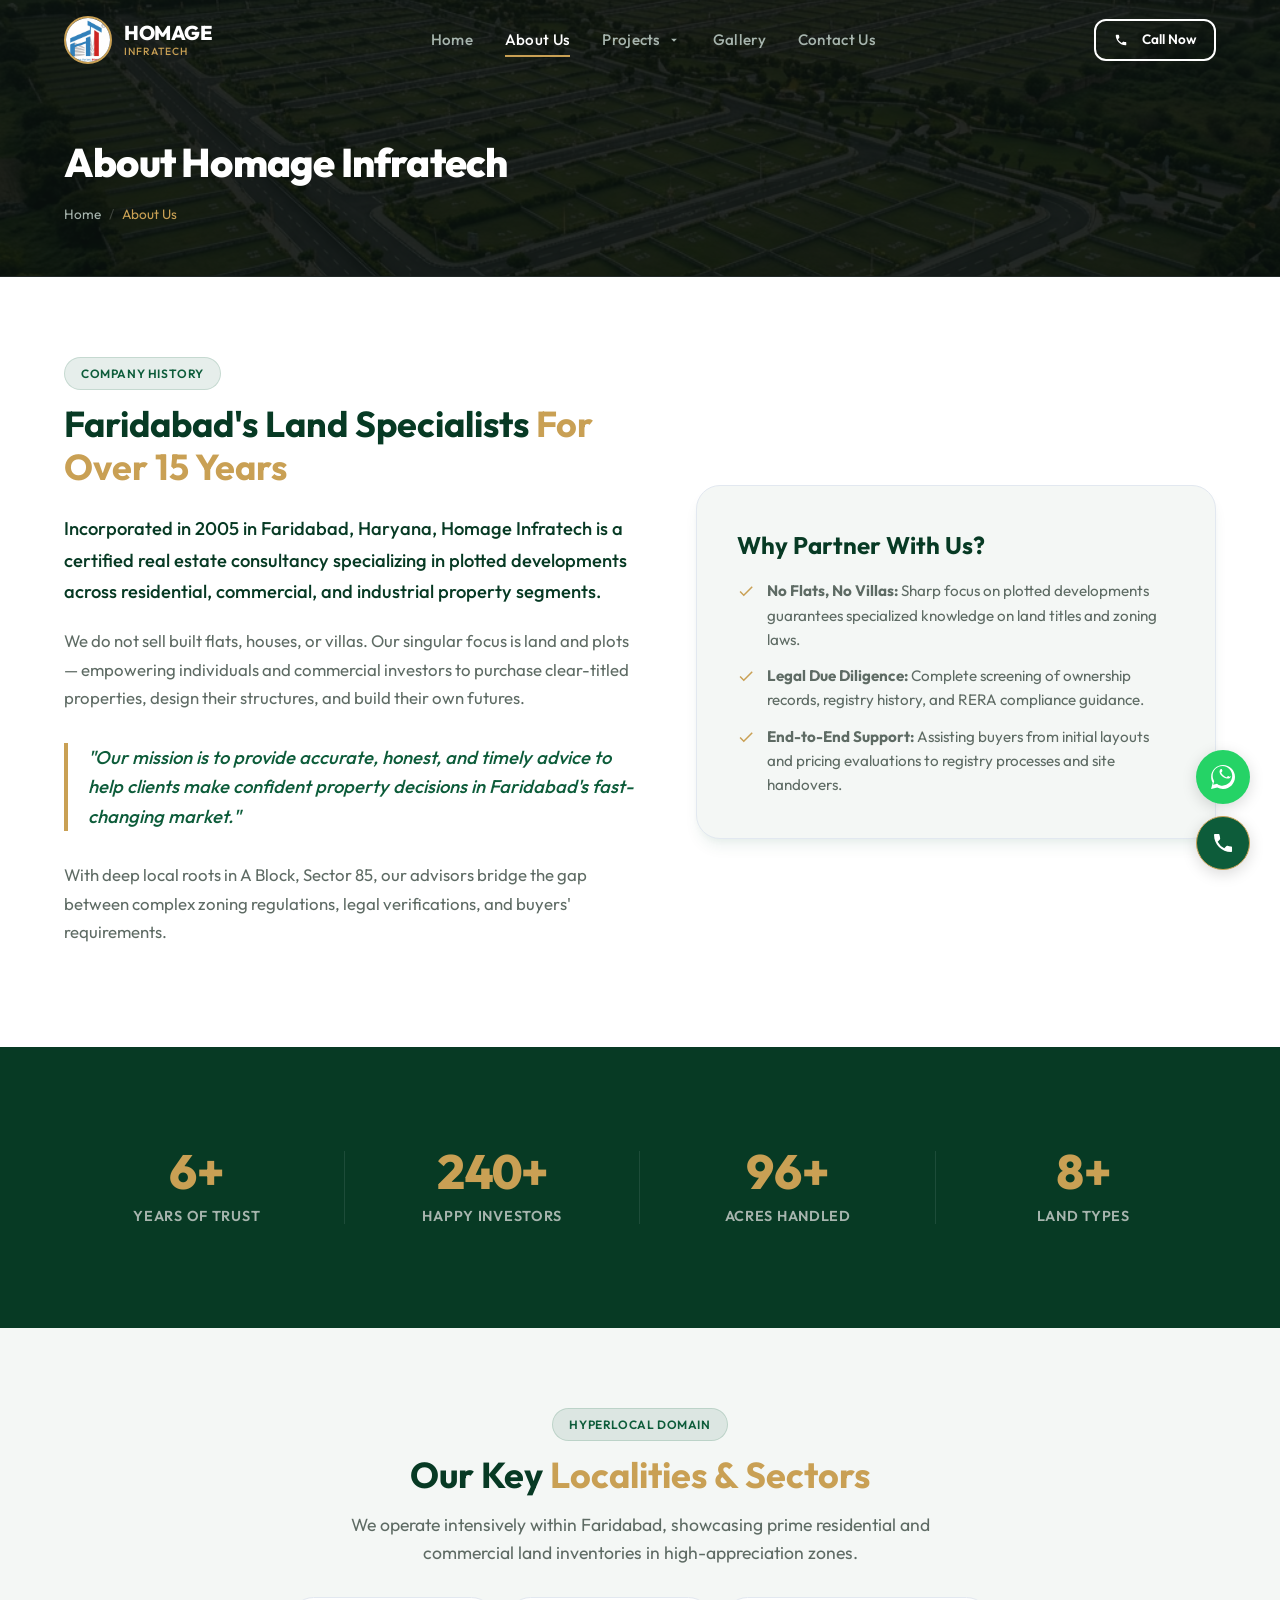
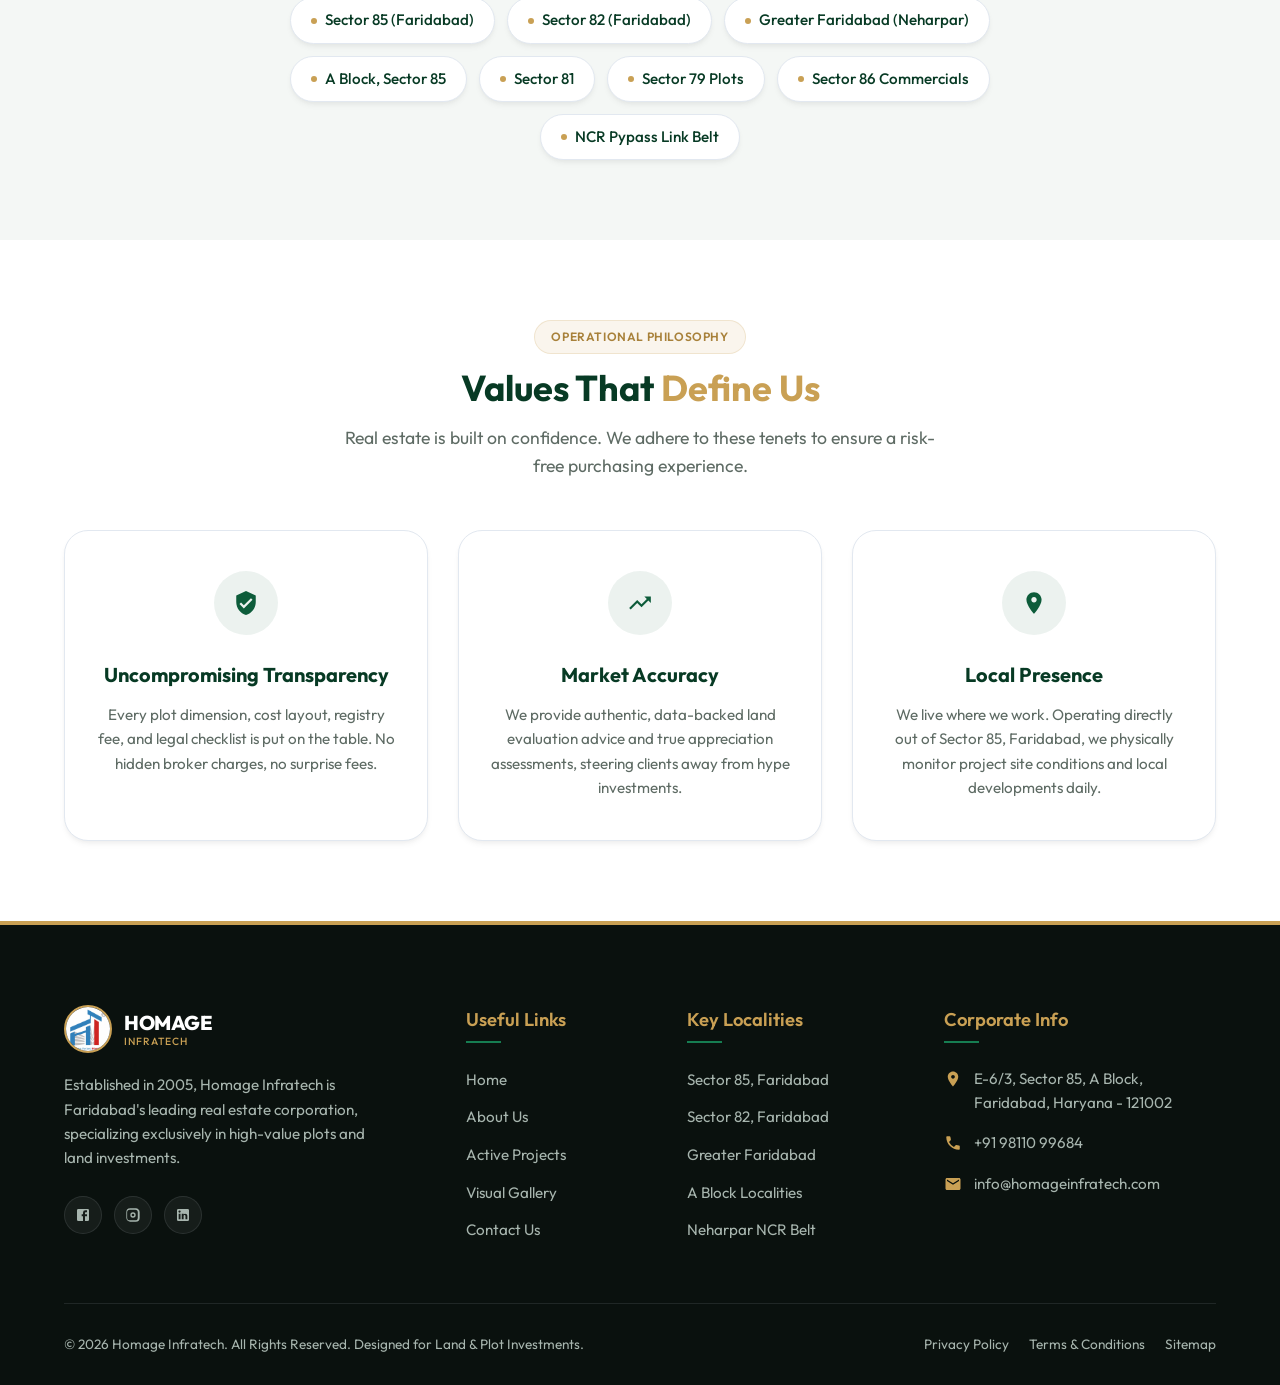
==== about-us/index.html @ d211141f "Inquery form is setuped" ====
<!DOCTYPE html>
<html lang="en">
<head>
  <meta charset="UTF-8">
  <meta name="viewport" content="width=device-width, initial-scale=1.0">
  
  <!-- SEO Meta Tags -->
  <title>About Us | Homage Infratech - Faridabad Land Specialists</title>
  <meta name="description" content="Operating since 2005, Homage Infratech is a certified real estate corporation based in Faridabad, Haryana, providing expert guidance on residential and commercial plots.">
  <meta name="keywords" content="about homage infratech, real estate agent sector 85 faridabad, land brokers faridabad, NCR plot advisors">
  
  <!-- Open Graph -->
  <meta property="og:title" content="About Us | Homage Infratech">
  <meta property="og:description" content="Discover Faridabad's trusted plot advisory with 15+ years of local experience. Professional land sales advice since 2005.">
  <meta property="og:image" content="../assets/images/gallery_site_2.png">
  <meta property="og:type" content="website">
  
  <!-- Stylesheets -->
  <link rel="stylesheet" href="../assets/css/style.css">
  <link rel="stylesheet" href="../assets/css/about.css">
</head>
<body data-page="about">

  <!-- --- HEADER / NAVBAR --- -->
  <header class="header">
    <div class="container nav-container">
      <a href="../index.html" class="logo">
        <img src="../assets/images/logo.png" alt="Homage Infratech Logo" class="logo-img">
        <div class="logo-text">
          HOMAGE
          <span class="sub">INFRATECH</span>
        </div>
      </a>
      
      <nav>
        <ul class="nav-menu">
          <li><a href="../index.html" class="nav-link" data-link="home">Home</a></li>
          <li><a href="index.html" class="nav-link" data-link="about">About Us</a></li>
          <li class="nav-dropdown-wrap">
            <a href="../projects/index.html" class="nav-link nav-link-dropdown" data-link="projects">
              Projects
              <svg class="dropdown-arrow" viewBox="0 0 24 24"><path d="M7 10l5 5 5-5z"/></svg>
            </a>
            <ul class="nav-dropdown-menu">
              <li><a href="../projects/index.html#matrabhumi">MATRABHUMI Plots</a></li>
            </ul>
          </li>
          <li><a href="../gallery/index.html" class="nav-link" data-link="gallery">Gallery</a></li>
          <li><a href="../contact-us/index.html" class="nav-link" data-link="contact">Contact Us</a></li>
        </ul>
      </nav>
      
      <div class="nav-cta">
        <a href="tel:+919811099684" class="btn btn-outline-white" style="padding: 8px 18px; font-size: 0.85rem;">
          <svg style="width: 14px; height: 14px; fill: currentColor; vertical-align: middle; margin-right: 4px;" viewBox="0 0 24 24">
            <path d="M20.01 15.38c-1.23 0-2.42-.2-3.53-.56a.977.977 0 00-1.01.24l-2.2 2.2a15.045 15.045 0 01-6.59-6.59l2.2-2.2c.28-.28.36-.67.25-1.02A11.36 11.36 0 008.5 3.99c0-.55-.45-1-1-1H4.03c-.55 0-1 .45-1 1 0 9.39 7.63 17 17 17 .55 0 1-.45 1-1v-3.59c0-.55-.45-1-1-1z"/>
          </svg>
          Call Now
        </a>
      </div>
      
      <button class="hamburger" aria-label="Toggle Navigation Menu">
        <span></span>
        <span></span>
        <span></span>
      </button>
    </div>
  </header>

  <!-- --- PAGE BANNER --- -->
  <section class="page-banner">
    <div class="page-banner-bg">
      <img src="../assets/images/hero_background.png" alt="Homage Infratech background">
    </div>
    <div class="container page-banner-content">
      <h1>About Homage Infratech</h1>
      <div class="breadcrumbs">
        <a href="../index.html">Home</a>
        <span class="separator">/</span>
        <span style="color: var(--accent-color);">About Us</span>
      </div>
    </div>
  </section>

  <!-- --- BRAND NARRATIVE --- -->
  <section class="brand-narrative section-padding">
    <div class="container">
      <div class="narrative-grid">
        <div class="narrative-text">
          <span class="badge badge-primary">Company History</span>
          <h2 class="section-title" style="text-align: left; margin-bottom: 25px;">Faridabad's Land Specialists <span>For Over 15 Years</span></h2>
          <p>Incorporated in 2005 in Faridabad, Haryana, Homage Infratech is a certified real estate consultancy specializing in plotted developments across residential, commercial, and industrial property segments.</p>
          <p>We do not sell built flats, houses, or villas. Our singular focus is land and plots — empowering individuals and commercial investors to purchase clear-titled properties, design their structures, and build their own futures.</p>
          <div class="quote-block">
            "Our mission is to provide accurate, honest, and timely advice to help clients make confident property decisions in Faridabad's fast-changing market."
          </div>
          <p>With deep local roots in A Block, Sector 85, our advisors bridge the gap between complex zoning regulations, legal verifications, and buyers' requirements.</p>
        </div>
        
        <div class="narrative-visual">
          <div class="narrative-card">
            <h3>Why Partner With Us?</h3>
            <ul>
              <li>
                <svg viewBox="0 0 24 24"><path d="M9 16.17L4.83 12l-1.42 1.41L9 19 21 7l-1.41-1.41z"/></svg>
                <div>
                  <strong>No Flats, No Villas:</strong> Sharp focus on plotted developments guarantees specialized knowledge on land titles and zoning laws.
                </div>
              </li>
              <li>
                <svg viewBox="0 0 24 24"><path d="M9 16.17L4.83 12l-1.42 1.41L9 19 21 7l-1.41-1.41z"/></svg>
                <div>
                  <strong>Legal Due Diligence:</strong> Complete screening of ownership records, registry history, and RERA compliance guidance.
                </div>
              </li>
              <li>
                <svg viewBox="0 0 24 24"><path d="M9 16.17L4.83 12l-1.42 1.41L9 19 21 7l-1.41-1.41z"/></svg>
                <div>
                  <strong>End-to-End Support:</strong> Assisting buyers from initial layouts and pricing evaluations to registry processes and site handovers.
                </div>
              </li>
            </ul>
          </div>
        </div>
      </div>
    </div>
  </section>

  <!-- --- STAT COUNTERS --- -->
  <section class="stats-section section-padding">
    <div class="container">
      <div class="stats-grid">
        <div class="stat-card">
          <div class="stat-number" data-target="15" data-suffix="+">0</div>
          <div class="stat-label">Years of Trust</div>
        </div>
        <div class="stat-card">
          <div class="stat-number" data-target="500" data-suffix="+">0</div>
          <div class="stat-label">Happy Investors</div>
        </div>
        <div class="stat-card">
          <div class="stat-number" data-target="150" data-suffix="+">0</div>
          <div class="stat-label">Acres Handled</div>
        </div>
        <div class="stat-card">
          <div class="stat-number" data-target="18" data-suffix="+">0</div>
          <div class="stat-label">Land Types</div>
        </div>
      </div>
    </div>
  </section>

  <!-- --- OPERATING LOCALITIES CHIPS --- -->
  <section id="localities" class="localities-section section-padding">
    <div class="container text-center">
      <span class="badge badge-primary">Hyperlocal Domain</span>
      <h2 class="section-title">Our Key <span>Localities & Sectors</span></h2>
      <p class="section-desc">We operate intensively within Faridabad, showcasing prime residential and commercial land inventories in high-appreciation zones.</p>
      
      <div class="chips-container">
        <div class="locality-chip">Sector 85 (Faridabad)</div>
        <div class="locality-chip">Sector 82 (Faridabad)</div>
        <div class="locality-chip">Greater Faridabad (Neharpar)</div>
        <div class="locality-chip">A Block, Sector 85</div>
        <div class="locality-chip">Sector 81</div>
        <div class="locality-chip">Sector 79 Plots</div>
        <div class="locality-chip">Sector 86 Commercials</div>
        <div class="locality-chip">NCR Pypass Link Belt</div>
      </div>
    </div>
  </section>

  <!-- --- CORE VALUES --- -->
  <section class="values-section section-padding">
    <div class="container">
      <div class="section-title-wrap">
        <span class="badge badge-accent">Operational Philosophy</span>
        <h2 class="section-title">Values That <span>Define Us</span></h2>
        <p class="section-desc">Real estate is built on confidence. We adhere to these tenets to ensure a risk-free purchasing experience.</p>
      </div>
      
      <div class="values-grid">
        <div class="value-card">
          <div class="value-icon-wrap">
            <svg viewBox="0 0 24 24"><path d="M12 1L3 5v6c0 5.55 3.84 10.74 9 12 5.16-1.26 9-6.45 9-12V5l-9-4zm-2 16l-4-4 1.41-1.41L10 14.17l6.59-6.59L18 9l-8 8z"/></svg>
          </div>
          <h3>Uncompromising Transparency</h3>
          <p>Every plot dimension, cost layout, registry fee, and legal checklist is put on the table. No hidden broker charges, no surprise fees.</p>
        </div>
        
        <div class="value-card">
          <div class="value-icon-wrap">
            <svg viewBox="0 0 24 24"><path d="M16 6l2.29 2.29-4.88 4.88-4-4L2 16.59 3.41 18l6-6 4 4 6.3-6.29L22 12V6h-6z"/></svg>
          </div>
          <h3>Market Accuracy</h3>
          <p>We provide authentic, data-backed land evaluation advice and true appreciation assessments, steering clients away from hype investments.</p>
        </div>
        
        <div class="value-card">
          <div class="value-icon-wrap">
            <svg viewBox="0 0 24 24"><path d="M12 2C8.13 2 5 5.13 5 9c0 5.25 7 13 7 13s7-7.75 7-13c0-3.87-3.13-7-7-7zm0 9.5c-1.38 0-2.5-1.12-2.5-2.5s1.12-2.5 2.5-2.5 2.5 1.12 2.5 2.5-1.12 2.5-2.5 2.5z"/></svg>
          </div>
          <h3>Local Presence</h3>
          <p>We live where we work. Operating directly out of Sector 85, Faridabad, we physically monitor project site conditions and local developments daily.</p>
        </div>
      </div>
    </div>
  </section>

  <!-- --- FOOTER --- -->
  <footer class="footer">
    <div class="container">
      <div class="footer-grid">
        <div class="footer-col footer-col-about">
          <a href="../index.html" class="logo">
            <img src="../assets/images/logo.png" alt="Homage Infratech Logo" class="logo-img">
            <div class="logo-text">
              HOMAGE
              <span class="sub" style="color: var(--accent-color);">INFRATECH</span>
            </div>
          </a>
          <p>Established in 2005, Homage Infratech is Faridabad's leading real estate corporation, specializing exclusively in high-value plots and land investments.</p>
          <div class="social-links">
            <a href="#" class="social-btn" aria-label="Facebook">
              <svg viewBox="0 0 24 24"><path d="M5 3h14a2 2 0 012 2v14a2 2 0 01-2 2H5a2 2 0 01-2-2V5a2 2 0 012-2m13 2h-2.5A3.5 3.5 0 0012 8.5V11h-2v3h2v7h3v-7h3v-3h-3V9a1 1 0 011-1h2V5z"/></svg>
            </a>
            <a href="#" class="social-btn" aria-label="Instagram">
              <svg viewBox="0 0 24 24"><path d="M7.8 2h8.4C19.4 2 22 4.6 22 7.8v8.4a5.8 5.8 0 01-5.8 5.8H7.8C4.6 22 2 19.4 2 16.2V7.8A5.8 5.8 0 017.8 2m-.8 2a3.8 3.8 0 00-3.8 3.8v8.4a3.8 3.8 0 003.8 3.8h8.4a3.8 3.8 0 003.8-3.8V7.8a3.8 3.8 0 00-3.8-3.8H7m5 4a4 4 0 014 4 4 4 0 01-4 4 4 4 0 01-4-4 4 4 0 014-4m0 2a2 2 0 00-2 2 2 2 0 002 2 2 2 0 002-2 2 2 0 00-2-2z"/></svg>
            </a>
            <a href="#" class="social-btn" aria-label="LinkedIn">
              <svg viewBox="0 0 24 24"><path d="M19 3a2 2 0 012 2v14a2 2 0 01-2 2H5a2 2 0 01-2-2V5a2 2 0 012-2h14m-.5 15.5v-5.3a3.26 3.26 0 00-3.26-3.26c-.85 0-1.84.52-2.32 1.3v-1.11h-2.8v8.37h2.8v-4.93c0-.77.62-1.4 1.39-1.4a1.4 1.4 0 011.4 1.4v4.93h2.8M6.88 8.56a1.68 1.68 0 001.68-1.68c0-.93-.75-1.69-1.68-1.69a1.69 1.69 0 00-1.69 1.69c0 .93.76 1.68 1.69 1.68m1.39 9.94v-8.37H5.5v8.37h2.77z"/></svg>
            </a>
          </div>
        </div>
        
        <div class="footer-col">
          <h4>Useful Links</h4>
          <ul class="footer-links">
            <li><a href="../index.html">Home</a></li>
            <li><a href="index.html">About Us</a></li>
            <li><a href="../projects/index.html">Active Projects</a></li>
            <li><a href="../gallery/index.html">Visual Gallery</a></li>
            <li><a href="../contact-us/index.html">Contact Us</a></li>
          </ul>
        </div>
        
        <div class="footer-col">
          <h4>Key Localities</h4>
          <ul class="footer-links">
            <li><a href="#localities">Sector 85, Faridabad</a></li>
            <li><a href="#localities">Sector 82, Faridabad</a></li>
            <li><a href="#localities">Greater Faridabad</a></li>
            <li><a href="#localities">A Block Localities</a></li>
            <li><a href="#localities">Neharpar NCR Belt</a></li>
          </ul>
        </div>
        
        <div class="footer-col">
          <h4>Corporate Info</h4>
          <div class="footer-contact-info">
            <div class="footer-contact-item">
              <svg viewBox="0 0 24 24"><path d="M12 2C8.13 2 5 5.13 5 9c0 5.25 7 13 7 13s7-7.75 7-13c0-3.87-3.13-7-7-7zm0 9.5c-1.38 0-2.5-1.12-2.5-2.5s1.12-2.5 2.5-2.5 2.5 1.12 2.5 2.5-1.12 2.5-2.5 2.5z"/></svg>
              <span>E-6/3, Sector 85, A Block, Faridabad, Haryana - 121002</span>
            </div>
            <div class="footer-contact-item">
              <svg viewBox="0 0 24 24"><path d="M20.01 15.38c-1.23 0-2.42-.2-3.53-.56a.977.977 0 00-1.01.24l-2.2 2.2a15.045 15.045 0 01-6.59-6.59l2.2-2.2c.28-.28.36-.67.25-1.02A11.36 11.36 0 008.5 3.99c0-.55-.45-1-1-1H4.03c-.55 0-1 .45-1 1 0 9.39 7.63 17 17 17 .55 0 1-.45 1-1v-3.59c0-.55-.45-1-1-1z"/></svg>
              <a href="tel:+919811099684">+91 98110 99684</a>
            </div>
            <div class="footer-contact-item">
              <svg viewBox="0 0 24 24"><path d="M20 4H4c-1.1 0-1.99.9-1.99 2L2 18c0 1.1.9 2 2 2h16c1.1 0 2-.9 2-2V6c0-1.1-.9-2-2-2zm0 4l-8 5-8-5V6l8 5 8-5v2z"/></svg>
              <a href="mailto:info@homageinfratech.com">info@homageinfratech.com</a>
            </div>
          </div>
        </div>
      </div>
      
      <div class="footer-bottom">
        <p>&copy; 2026 Homage Infratech. All Rights Reserved. Designed for Land & Plot Investments.</p>
        <div class="footer-bottom-links">
          <a href="#">Privacy Policy</a>
          <a href="#">Terms & Conditions</a>
          <a href="../contact-us/index.html">Sitemap</a>
        </div>
      </div>
    </div>
  </footer>

  <!-- --- PERSISTENT FLOATING ACTIONS --- -->
  <div class="floating-actions">
    <a href="https://wa.me/919811099684?text=Hi%2C%20I%20am%20interested%20in%20residential%2Fcommercial%20plots%20with%20Homage%20Infratech." class="floating-btn btn-whatsapp" target="_blank" rel="noopener" aria-label="Chat on WhatsApp">
      <svg viewBox="0 0 24 24">
        <path d="M.057 24l1.687-6.163c-1.041-1.804-1.588-3.849-1.587-5.946C.06 5.348 5.397.01 12.008.01c3.202.001 6.212 1.246 8.477 3.514 2.266 2.268 3.507 5.28 3.505 8.484-.004 6.657-5.34 11.997-11.953 11.997-2.005-.001-3.973-.502-5.724-1.455L0 24zm6.59-4.846c1.6.95 2.766 1.488 4.793 1.489 5.38 0 9.761-4.384 9.764-9.77.001-2.61-1.015-5.064-2.862-6.914C16.495 2.11 14.043 1.09 11.43 1.09c-5.387 0-9.771 4.386-9.775 9.773-.001 2.072.547 3.537 1.542 5.263l-1.01 3.69 3.86-.967zm12.39-7.234c-.26-.13-1.532-.756-1.77-.84-.237-.085-.41-.13-.58.13-.172.26-.665.84-.814 1.01-.15.17-.297.19-.556.06-2.155-1.085-3.553-1.824-4.966-4.248-.373-.64.373-.593 1.07-1.99.07-.15.035-.28-.018-.386-.052-.105-.41-1-.56-1.37-.15-.36-.3-.31-.41-.315-.1-.005-.23-.005-.36-.005-.13 0-.34.05-.52.25-.18.2-1.02.99-1.02 2.42 0 1.43 1.04 2.81 1.18 3 1.44 1.9 3.2 2.92 5.04 3.5 1.51.48 2.37.38 2.94.3 1.08-.16 1.53-.63 1.77-1.12.24-.49.24-.91.17-1.01-.07-.1-.26-.17-.52-.3z"/>
      </svg>
    </a>
    <a href="tel:+919811099684" class="floating-btn btn-call" aria-label="Call Property Advisor">
      <svg viewBox="0 0 24 24">
        <path d="M20.01 15.38c-1.23 0-2.42-.2-3.53-.56a.977.977 0 00-1.01.24l-2.2 2.2a15.045 15.045 0 01-6.59-6.59l2.2-2.2c.28-.28.36-.67.25-1.02A11.36 11.36 0 008.5 3.99c0-.55-.45-1-1-1H4.03c-.55 0-1 .45-1 1 0 9.39 7.63 17 17 17 .55 0 1-.45 1-1v-3.59c0-.55-.45-1-1-1z"/>
      </svg>
    </a>
  </div>

  <!-- --- JAVASCRIPT --- -->
  <script src="../assets/js/common.js"></script>
</body>
</html>
---- assets/css/style.css ----
/* ==========================================================================
   HOMAGE INFRATECH - GLOBAL STYLESHEET
   Est. 2005 | Faridabad, Haryana
   ========================================================================== */

@import url('https://fonts.googleapis.com/css2?family=Outfit:wght@300;400;500;600;700;800&display=swap');

/* --- Design Tokens --- */
:root {
  --primary-color: #0d5c3a;       /* Emerald Green */
  --primary-light: #167d51;
  --primary-dark: #073a24;
  --accent-color: #c9a054;        /* Warm Gold */
  --accent-light: #e0b86c;
  --accent-dark: #a8813a;
  
  --bg-dark: #0a110e;             /* Obsidian Green */
  --bg-dark-card: #121e1a;
  --bg-light: #f4f7f5;            /* Off-white with green tint */
  --bg-white: #ffffff;
  
  --text-main: #1e2924;
  --text-muted: #5e6b64;
  --text-white: #ffffff;
  --text-white-muted: #a7b5ae;
  
  --border-color: #e2e8f0;
  --border-light: rgba(226, 232, 240, 0.1);
  --border-emerald-light: rgba(13, 92, 58, 0.15);
  
  --font-family: 'Outfit', sans-serif;
  
  --shadow-sm: 0 4px 6px -1px rgba(0, 0, 0, 0.05), 0 2px 4px -1px rgba(0, 0, 0, 0.03);
  --shadow-md: 0 10px 15px -3px rgba(13, 92, 58, 0.08), 0 4px 6px -2px rgba(13, 92, 58, 0.04);
  --shadow-lg: 0 20px 25px -5px rgba(13, 92, 58, 0.15), 0 10px 10px -5px rgba(13, 92, 58, 0.04);
  --shadow-gold: 0 10px 20px -3px rgba(201, 160, 84, 0.3);
  
  --transition-fast: 0.2s cubic-bezier(0.4, 0, 0.2, 1);
  --transition-smooth: 0.4s cubic-bezier(0.4, 0, 0.2, 1);
  --transition-slow: 0.6s cubic-bezier(0.4, 0, 0.2, 1);
  
  --border-radius-sm: 6px;
  --border-radius-md: 12px;
  --border-radius-lg: 24px;
  --border-radius-xl: 40px;
  
  --container-max-width: 1200px;
  --header-height: 80px;
}

/* --- Base & Resets --- */
*, *::before, *::after {
  box-sizing: border-box;
  margin: 0;
  padding: 0;
}

html {
  font-size: 16px;
  scroll-behavior: smooth;
}

body {
  font-family: var(--font-family);
  background-color: var(--bg-white);
  color: var(--text-main);
  line-height: 1.6;
  -webkit-font-smoothing: antialiased;
  overflow-x: hidden;
}

a {
  color: inherit;
  text-decoration: none;
  transition: var(--transition-fast);
}

img, video {
  max-width: 100%;
  height: auto;
  display: block;
}

input, select, textarea, button {
  font-family: inherit;
  font-size: 1rem;
  border: none;
  outline: none;
  background: none;
}

button {
  cursor: pointer;
}

/* --- Utility Classes --- */
.container {
  width: 100%;
  max-width: var(--container-max-width);
  margin: 0 auto;
  padding: 0 1.5rem;
}

.section-padding {
  padding: 80px 0;
}

.text-center { text-align: center; }

.section-title-wrap {
  margin-bottom: 50px;
  text-align: center;
}

.badge {
  display: inline-block;
  padding: 6px 16px;
  border-radius: var(--border-radius-xl);
  font-size: 0.75rem;
  font-weight: 600;
  text-transform: uppercase;
  letter-spacing: 0.05em;
  margin-bottom: 12px;
}

.badge-primary {
  background-color: rgba(13, 92, 58, 0.1);
  color: var(--primary-color);
  border: 1px solid var(--border-emerald-light);
}

.badge-accent {
  background-color: rgba(201, 160, 84, 0.1);
  color: var(--accent-dark);
  border: 1px solid rgba(201, 160, 84, 0.2);
}

.badge-success {
  background-color: rgba(37, 211, 102, 0.1);
  color: #20b858;
  border: 1px solid rgba(37, 211, 102, 0.2);
}

.section-title {
  font-size: 2.25rem;
  font-weight: 700;
  color: var(--primary-dark);
  line-height: 1.2;
}

.section-title span {
  color: var(--accent-color);
}

.section-desc {
  font-size: 1.1rem;
  color: var(--text-muted);
  max-width: 600px;
  margin: 15px auto 0 auto;
}

/* --- Buttons --- */
.btn {
  display: inline-flex;
  align-items: center;
  justify-content: center;
  padding: 12px 28px;
  border-radius: var(--border-radius-md);
  font-weight: 600;
  font-size: 0.95rem;
  transition: var(--transition-smooth);
  gap: 10px;
  position: relative;
  overflow: hidden;
}

.btn-primary {
  background-color: var(--primary-color);
  color: var(--text-white);
  box-shadow: 0 4px 14px rgba(13, 92, 58, 0.25);
}

.btn-primary:hover {
  background-color: var(--primary-light);
  transform: translateY(-2px);
  box-shadow: 0 6px 20px rgba(13, 92, 58, 0.35);
}

.btn-accent {
  background-color: var(--accent-color);
  color: var(--bg-dark);
  box-shadow: var(--shadow-gold);
}

.btn-accent:hover {
  background-color: var(--accent-light);
  transform: translateY(-2px);
  box-shadow: 0 10px 25px -3px rgba(201, 160, 84, 0.45);
}

.btn-outline {
  border: 2px solid var(--primary-color);
  color: var(--primary-color);
}

.btn-outline:hover {
  background-color: var(--primary-color);
  color: var(--text-white);
  transform: translateY(-2px);
}

.btn-outline-white {
  border: 2px solid var(--text-white);
  color: var(--text-white);
}

.btn-outline-white:hover {
  background-color: var(--text-white);
  color: var(--primary-dark);
  transform: translateY(-2px);
}

/* --- Header / Navbar --- */
.header {
  position: fixed;
  top: 0;
  left: 0;
  width: 100%;
  height: var(--header-height);
  z-index: 1000;
  transition: var(--transition-smooth);
  display: flex;
  align-items: center;
}

.header.scrolled {
  background-color: rgba(10, 17, 14, 0.85);
  backdrop-filter: blur(12px);
  box-shadow: 0 10px 30px rgba(0, 0, 0, 0.1);
  border-bottom: 1px solid var(--border-light);
  height: 70px;
}

.nav-container {
  display: flex;
  justify-content: space-between;
  align-items: center;
  width: 100%;
}

.logo {
  display: flex;
  align-items: center;
  gap: 12px;
}

.logo-img {
  height: 48px;
  width: 48px;
  border-radius: 50%;
  border: 2px solid var(--accent-color);
  object-fit: cover;
  transition: var(--transition-smooth);
}

.header.scrolled .logo-img {
  height: 40px;
  width: 40px;
}

.logo-text {
  font-weight: 800;
  font-size: 1.25rem;
  letter-spacing: -0.02em;
  color: var(--text-white);
  display: flex;
  flex-direction: column;
  line-height: 1.1;
  transition: var(--transition-smooth);
}

.header.scrolled .logo-text {
  font-size: 1.15rem;
}

.logo-text span.sub {
  font-size: 0.65rem;
  font-weight: 500;
  color: var(--accent-color);
  text-transform: uppercase;
  letter-spacing: 0.1em;
  margin-top: 2px;
}

.nav-menu {
  display: flex;
  align-items: center;
  list-style: none;
  gap: 32px;
}

.nav-link {
  font-size: 0.95rem;
  font-weight: 500;
  color: var(--text-white-muted);
  position: relative;
  padding: 8px 0;
  letter-spacing: 0.02em;
}

.nav-link:hover, .nav-link.active {
  color: var(--text-white);
}

.nav-link::after {
  content: '';
  position: absolute;
  bottom: 0;
  left: 0;
  width: 0;
  height: 2px;
  background-color: var(--accent-color);
  transition: var(--transition-fast);
}

.nav-link:hover::after, .nav-link.active::after {
  width: 100%;
}

/* --- Nav Dropdown / Context Menu --- */
.nav-dropdown-wrap {
  position: relative;
}

.nav-link-dropdown {
  display: inline-flex;
  align-items: center;
  gap: 4px;
}

.dropdown-arrow {
  width: 14px;
  height: 14px;
  fill: currentColor;
  transition: var(--transition-fast);
  margin-left: 2px;
}

.nav-dropdown-wrap:hover .dropdown-arrow {
  transform: rotate(180deg);
}

.nav-dropdown-menu {
  position: absolute;
  top: 100%;
  left: 50%;
  transform: translateX(-50%) translateY(10px);
  background-color: rgba(10, 17, 14, 0.96);
  backdrop-filter: blur(12px);
  border: 1px solid var(--border-light);
  border-radius: var(--border-radius-md);
  list-style: none;
  min-width: 160px;
  padding: 8px 0;
  opacity: 0;
  pointer-events: none;
  transition: var(--transition-fast);
  box-shadow: var(--shadow-lg);
  z-index: 1010;
}

.nav-dropdown-wrap:hover .nav-dropdown-menu {
  opacity: 1;
  transform: translateX(-50%) translateY(0);
  pointer-events: auto;
}

.nav-dropdown-menu li {
  width: 100%;
}

.nav-dropdown-menu a {
  display: block;
  padding: 10px 20px;
  color: var(--text-white-muted);
  font-size: 0.9rem;
  font-weight: 500;
  white-space: nowrap;
  transition: var(--transition-fast);
  text-align: center;
}

.nav-dropdown-menu a:hover {
  color: var(--text-white);
  background-color: rgba(255, 255, 255, 0.05);
}

.nav-cta {
  display: flex;
  align-items: center;
  gap: 15px;
}

.hamburger {
  display: none;
  flex-direction: column;
  justify-content: space-between;
  width: 26px;
  height: 18px;
  background: transparent;
  cursor: pointer;
  z-index: 1010;
}

.hamburger span {
  width: 100%;
  height: 2px;
  background-color: var(--text-white);
  transition: var(--transition-fast);
  border-radius: 2px;
}

/* --- Page Banner --- */
.page-banner {
  position: relative;
  background-color: var(--bg-dark);
  padding: calc(var(--header-height) + 50px) 0 50px 0;
  color: var(--text-white);
  border-bottom: 1px solid var(--border-light);
}

.page-banner-bg {
  position: absolute;
  top: 0;
  left: 0;
  width: 100%;
  height: 100%;
  opacity: 0.12;
  z-index: 1;
}

.page-banner-bg img {
  width: 100%;
  height: 100%;
  object-fit: cover;
}

.page-banner-content {
  position: relative;
  z-index: 2;
}

.page-banner h1 {
  font-size: 2.5rem;
  font-weight: 800;
  letter-spacing: -0.02em;
  margin-bottom: 10px;
}

.breadcrumbs {
  font-size: 0.85rem;
  color: var(--text-white-muted);
  display: flex;
  align-items: center;
  gap: 8px;
}

.breadcrumbs a:hover {
  color: var(--accent-color);
}

.breadcrumbs span.separator {
  color: rgba(255,255,255,0.2);
}

/* --- Floating Actions --- */
.floating-actions {
  position: fixed;
  bottom: 30px;
  right: 30px;
  z-index: 999;
  display: flex;
  flex-direction: column;
  gap: 12px;
}

.floating-btn {
  width: 54px;
  height: 54px;
  border-radius: 50%;
  display: flex;
  align-items: center;
  justify-content: center;
  box-shadow: 0 4px 15px rgba(0,0,0,0.15);
  transition: var(--transition-smooth);
  color: var(--text-white);
  position: relative;
}

.floating-btn svg {
  width: 24px;
  height: 24px;
  fill: currentColor;
}

.floating-btn:hover {
  transform: scale(1.1) translateY(-3px);
  box-shadow: 0 8px 20px rgba(0,0,0,0.25);
}

.btn-whatsapp {
  background-color: #25d366;
  animation: bounce 3s infinite ease-in-out;
}

.btn-call {
  background-color: var(--primary-color);
  border: 1px solid var(--accent-color);
  animation: pulse 2.5s infinite ease-in-out;
}

/* --- Footer --- */
.footer {
  background-color: var(--bg-dark);
  color: var(--text-white);
  padding: 80px 0 30px 0;
  border-top: 4px solid var(--accent-color);
}

.footer-grid {
  display: grid;
  grid-template-columns: 2fr 1fr 1.2fr 1.5fr;
  gap: 40px;
  margin-bottom: 60px;
}

.footer-col-about .logo {
  margin-bottom: 20px;
}

.footer-col-about p {
  color: var(--text-white-muted);
  font-size: 0.95rem;
  line-height: 1.6;
  margin-bottom: 25px;
  max-width: 320px;
}

.footer-col h4 {
  font-size: 1.15rem;
  font-weight: 600;
  margin-bottom: 24px;
  color: var(--accent-color);
  position: relative;
  padding-bottom: 8px;
}

.footer-col h4::after {
  content: '';
  position: absolute;
  bottom: 0;
  left: 0;
  width: 35px;
  height: 2px;
  background-color: var(--primary-light);
}

.footer-links {
  list-style: none;
  display: flex;
  flex-direction: column;
  gap: 12px;
}

.footer-links a {
  color: var(--text-white-muted);
  font-size: 0.95rem;
}

.footer-links a:hover {
  color: var(--text-white);
  padding-left: 5px;
}

.footer-contact-info {
  display: flex;
  flex-direction: column;
  gap: 16px;
}

.footer-contact-item {
  display: flex;
  gap: 12px;
  align-items: flex-start;
  color: var(--text-white-muted);
  font-size: 0.95rem;
}

.footer-contact-item svg {
  width: 18px;
  height: 18px;
  fill: var(--accent-color);
  flex-shrink: 0;
  margin-top: 3px;
}

.footer-contact-item a:hover {
  color: var(--text-white);
}

.social-links {
  display: flex;
  gap: 12px;
}

.social-btn {
  width: 38px;
  height: 38px;
  border-radius: 50%;
  background-color: rgba(255,255,255,0.05);
  display: flex;
  align-items: center;
  justify-content: center;
  color: var(--text-white-muted);
  transition: var(--transition-fast);
  border: 1px solid var(--border-light);
}

.social-btn:hover {
  background-color: var(--primary-color);
  color: var(--text-white);
  border-color: var(--primary-light);
  transform: translateY(-2px);
}

.social-btn svg {
  width: 16px;
  height: 16px;
  fill: currentColor;
}

.footer-bottom {
  padding-top: 30px;
  border-top: 1px solid var(--border-light);
  display: flex;
  justify-content: space-between;
  align-items: center;
  font-size: 0.85rem;
  color: var(--text-white-muted);
  flex-wrap: wrap;
  gap: 15px;
}

.footer-bottom-links {
  display: flex;
  gap: 20px;
}

.footer-bottom-links a:hover {
  color: var(--text-white);
}

/* --- Common Modals --- */
.modal {
  position: fixed;
  top: 0;
  left: 0;
  width: 100%;
  height: 100%;
  background-color: rgba(10, 17, 14, 0.8);
  backdrop-filter: blur(8px);
  z-index: 2000;
  display: flex;
  align-items: center;
  justify-content: center;
  opacity: 0;
  pointer-events: none;
  transition: var(--transition-smooth);
}

.modal.active {
  opacity: 1;
  pointer-events: auto;
}

.modal-content {
  background-color: var(--bg-white);
  border-radius: var(--border-radius-lg);
  width: 90%;
  max-width: 700px;
  max-height: 90vh;
  overflow-y: auto;
  box-shadow: var(--shadow-lg);
  border: 1px solid var(--border-color);
  transform: scale(0.9);
  transition: var(--transition-smooth);
  position: relative;
}

.modal.active .modal-content {
  transform: scale(1);
}

.modal-close {
  position: absolute;
  top: 20px;
  right: 20px;
  width: 36px;
  height: 36px;
  border-radius: 50%;
  background-color: var(--bg-light);
  display: flex;
  align-items: center;
  justify-content: center;
  color: var(--text-main);
  transition: var(--transition-fast);
}

.modal-close:hover {
  background-color: var(--primary-color);
  color: var(--text-white);
}

.modal-close svg {
  width: 14px;
  height: 14px;
  fill: currentColor;
}

.modal-header {
  padding: 30px 30px 20px 30px;
  border-bottom: 1px solid var(--border-color);
}

.modal-header h3 {
  font-size: 1.5rem;
  color: var(--primary-dark);
  font-weight: 700;
}

.modal-header p {
  color: var(--text-muted);
  font-size: 0.9rem;
}

.modal-body {
  padding: 30px;
}

/* --- Common Toast Message --- */
.toast {
  position: fixed;
  bottom: 30px;
  left: 30px;
  z-index: 1005;
  background-color: var(--bg-dark);
  border-left: 4px solid var(--accent-color);
  color: var(--text-white);
  padding: 16px 24px;
  border-radius: var(--border-radius-md);
  box-shadow: var(--shadow-lg);
  display: flex;
  align-items: center;
  gap: 12px;
  font-size: 0.95rem;
  font-weight: 500;
  transform: translateY(100px);
  opacity: 0;
  transition: var(--transition-smooth);
  pointer-events: none;
}

.toast.active {
  transform: translateY(0);
  opacity: 1;
}

.toast-success-icon {
  width: 22px;
  height: 22px;
  border-radius: 50%;
  background-color: rgba(37, 211, 102, 0.2);
  color: #25d366;
  display: flex;
  align-items: center;
  justify-content: center;
}

/* --- Keyframe Animations --- */
@keyframes bounce {
  0%, 100% { transform: translateY(0); }
  50% { transform: translateY(-8px); }
}

@keyframes pulse {
  0% { box-shadow: 0 0 0 0 rgba(13, 92, 58, 0.4); }
  70% { box-shadow: 0 0 0 15px rgba(13, 92, 58, 0); }
  100% { box-shadow: 0 0 0 0 rgba(13, 92, 58, 0); }
}

/* --- Responsive Media Queries --- */
@media (max-width: 1024px) {
  .footer-grid {
    grid-template-columns: 1fr 1fr;
    gap: 30px;
  }
}

@media (max-width: 768px) {
  .section-padding {
    padding: 60px 0;
  }
  .section-title {
    font-size: 1.85rem;
  }
  .header {
    height: 70px;
    background-color: var(--bg-dark);
  }
  .header.scrolled {
    height: 70px;
  }
  .logo-text {
    font-size: 1.15rem;
  }
  .logo-icon {
    width: 34px;
    height: 34px;
    font-size: 1rem;
  }
  .hamburger {
    display: flex;
  }
  
  .nav-menu {
    position: fixed;
    top: 70px;
    left: -100%;
    width: 100%;
    height: calc(100vh - 70px);
    background-color: var(--bg-dark);
    flex-direction: column;
    align-items: flex-start;
    padding: 40px 30px;
    gap: 30px;
    transition: var(--transition-smooth);
    z-index: 1000;
  }
  
  .nav-menu.active {
    left: 0;
  }
  
  .nav-link {
    font-size: 1.15rem;
    width: 100%;
    display: block;
    padding: 10px 0;
  }
  
  .nav-cta {
    display: none;
  }
  
  .hamburger.active span:nth-child(1) {
    transform: rotate(45deg) translate(5px, 5px);
  }
  
  .hamburger.active span:nth-child(2) {
    opacity: 0;
  }
  
  .hamburger.active span:nth-child(3) {
    transform: rotate(-45deg) translate(6px, -6px);
  }
  
  .footer-grid {
    grid-template-columns: 1fr;
    gap: 35px;
  }
}

@media (max-width: 480px) {
  .floating-actions {
    bottom: 20px;
    right: 20px;
  }
  .floating-btn {
    width: 46px;
    height: 46px;
  }
  .floating-btn svg {
    width: 20px;
    height: 20px;
  }
  .footer {
    padding: 60px 0 30px 0;
  }
  .footer-bottom {
    flex-direction: column-reverse;
    align-items: flex-start;
    text-align: left;
  }
  .footer-bottom-links {
    flex-direction: column;
    gap: 10px;
  }
}
---- assets/css/about.css ----
/* ==========================================================================
   HOMAGE INFRATECH - ABOUT US PAGE STYLES
   ========================================================================== */

/* --- Brand Narrative --- */
.brand-narrative {
  background-color: var(--bg-white);
}

.narrative-grid {
  display: grid;
  grid-template-columns: 1.1fr 1fr;
  gap: 60px;
  align-items: center;
}

.narrative-text p {
  color: var(--text-muted);
  font-size: 1.05rem;
  line-height: 1.7;
  margin-bottom: 20px;
}

.narrative-text p:first-of-type {
  font-size: 1.15rem;
  color: var(--primary-dark);
  font-weight: 500;
}

.quote-block {
  border-left: 4px solid var(--accent-color);
  padding-left: 20px;
  margin: 30px 0;
  font-style: italic;
  color: var(--primary-color);
  font-size: 1.15rem;
  font-weight: 500;
}

.narrative-visual {
  position: relative;
}

.narrative-card {
  background-color: var(--bg-light);
  border-radius: var(--border-radius-lg);
  padding: 40px;
  border: 1px solid var(--border-color);
  box-shadow: var(--shadow-md);
  position: relative;
  z-index: 2;
}

.narrative-card h3 {
  font-size: 1.5rem;
  font-weight: 700;
  color: var(--primary-dark);
  margin-bottom: 15px;
}

.narrative-card ul {
  list-style: none;
  display: flex;
  flex-direction: column;
  gap: 12px;
}

.narrative-card li {
  display: flex;
  align-items: flex-start;
  gap: 12px;
  font-size: 0.95rem;
  color: var(--text-muted);
}

.narrative-card li svg {
  width: 18px;
  height: 18px;
  fill: var(--accent-color);
  flex-shrink: 0;
  margin-top: 3px;
}

/* --- Stats Counter Section --- */
.stats-section {
  background-color: var(--primary-dark);
  color: var(--text-white);
  position: relative;
  overflow: hidden;
}

.stats-grid {
  display: grid;
  grid-template-columns: repeat(4, 1fr);
  gap: 30px;
}

.stat-card {
  text-align: center;
  padding: 20px;
  position: relative;
}

.stat-card:not(:last-child)::after {
  content: '';
  position: absolute;
  right: -15px;
  top: 20%;
  height: 60%;
  width: 1px;
  background-color: var(--border-light);
}

.stat-number {
  font-size: 3rem;
  font-weight: 800;
  color: var(--accent-color);
  line-height: 1;
  margin-bottom: 10px;
  font-feature-settings: "tnum";
}

.stat-label {
  font-size: 0.9rem;
  color: var(--text-white-muted);
  text-transform: uppercase;
  letter-spacing: 0.05em;
  font-weight: 600;
}

/* --- Localities & Tags --- */
.localities-section {
  background-color: var(--bg-light);
}

.chips-container {
  display: flex;
  flex-wrap: wrap;
  gap: 12px;
  justify-content: center;
  max-width: 800px;
  margin: 30px auto 0 auto;
}

.locality-chip {
  background-color: var(--bg-white);
  color: var(--primary-dark);
  border: 1px solid var(--border-color);
  padding: 10px 20px;
  border-radius: var(--border-radius-xl);
  font-size: 0.95rem;
  font-weight: 500;
  transition: var(--transition-fast);
  box-shadow: var(--shadow-sm);
  display: inline-flex;
  align-items: center;
  gap: 8px;
}

.locality-chip::before {
  content: '';
  width: 6px;
  height: 6px;
  border-radius: 50%;
  background-color: var(--accent-color);
}

.locality-chip:hover {
  border-color: var(--primary-color);
  background-color: rgba(13, 92, 58, 0.05);
  transform: translateY(-2px);
  box-shadow: var(--shadow-md);
}

/* --- Core Values Grid --- */
.values-grid {
  display: grid;
  grid-template-columns: repeat(3, 1fr);
  gap: 30px;
  margin-top: 40px;
}

.value-card {
  background-color: var(--bg-white);
  border-radius: var(--border-radius-lg);
  padding: 40px 30px;
  border: 1px solid var(--border-color);
  text-align: center;
  box-shadow: var(--shadow-sm);
  transition: var(--transition-smooth);
}

.value-card:hover {
  transform: translateY(-5px);
  box-shadow: var(--shadow-md);
  border-color: var(--border-emerald-light);
}

.value-icon-wrap {
  width: 64px;
  height: 64px;
  border-radius: 50%;
  background-color: rgba(13, 92, 58, 0.08);
  color: var(--primary-color);
  display: flex;
  align-items: center;
  justify-content: center;
  margin: 0 auto 24px auto;
}

.value-icon-wrap svg {
  width: 26px;
  height: 26px;
  fill: currentColor;
}

.value-card h3 {
  font-size: 1.25rem;
  font-weight: 700;
  color: var(--primary-dark);
  margin-bottom: 12px;
}

.value-card p {
  font-size: 0.95rem;
  color: var(--text-muted);
}

/* --- Responsive Media Queries --- */
@media (max-width: 1024px) {
  .narrative-grid {
    gap: 40px;
  }
}

@media (max-width: 900px) {
  .narrative-grid {
    grid-template-columns: 1fr;
  }
  .narrative-visual {
    margin-top: 30px;
  }
  .stats-grid {
    grid-template-columns: repeat(2, 1fr);
    gap: 40px;
  }
  .stat-card:nth-child(2)::after {
    display: none;
  }
  .values-grid {
    grid-template-columns: 1fr;
    gap: 20px;
  }
}

@media (max-width: 480px) {
  .stats-grid {
    grid-template-columns: 1fr;
    gap: 30px;
  }
  .stat-card::after {
    display: none !important;
  }
}
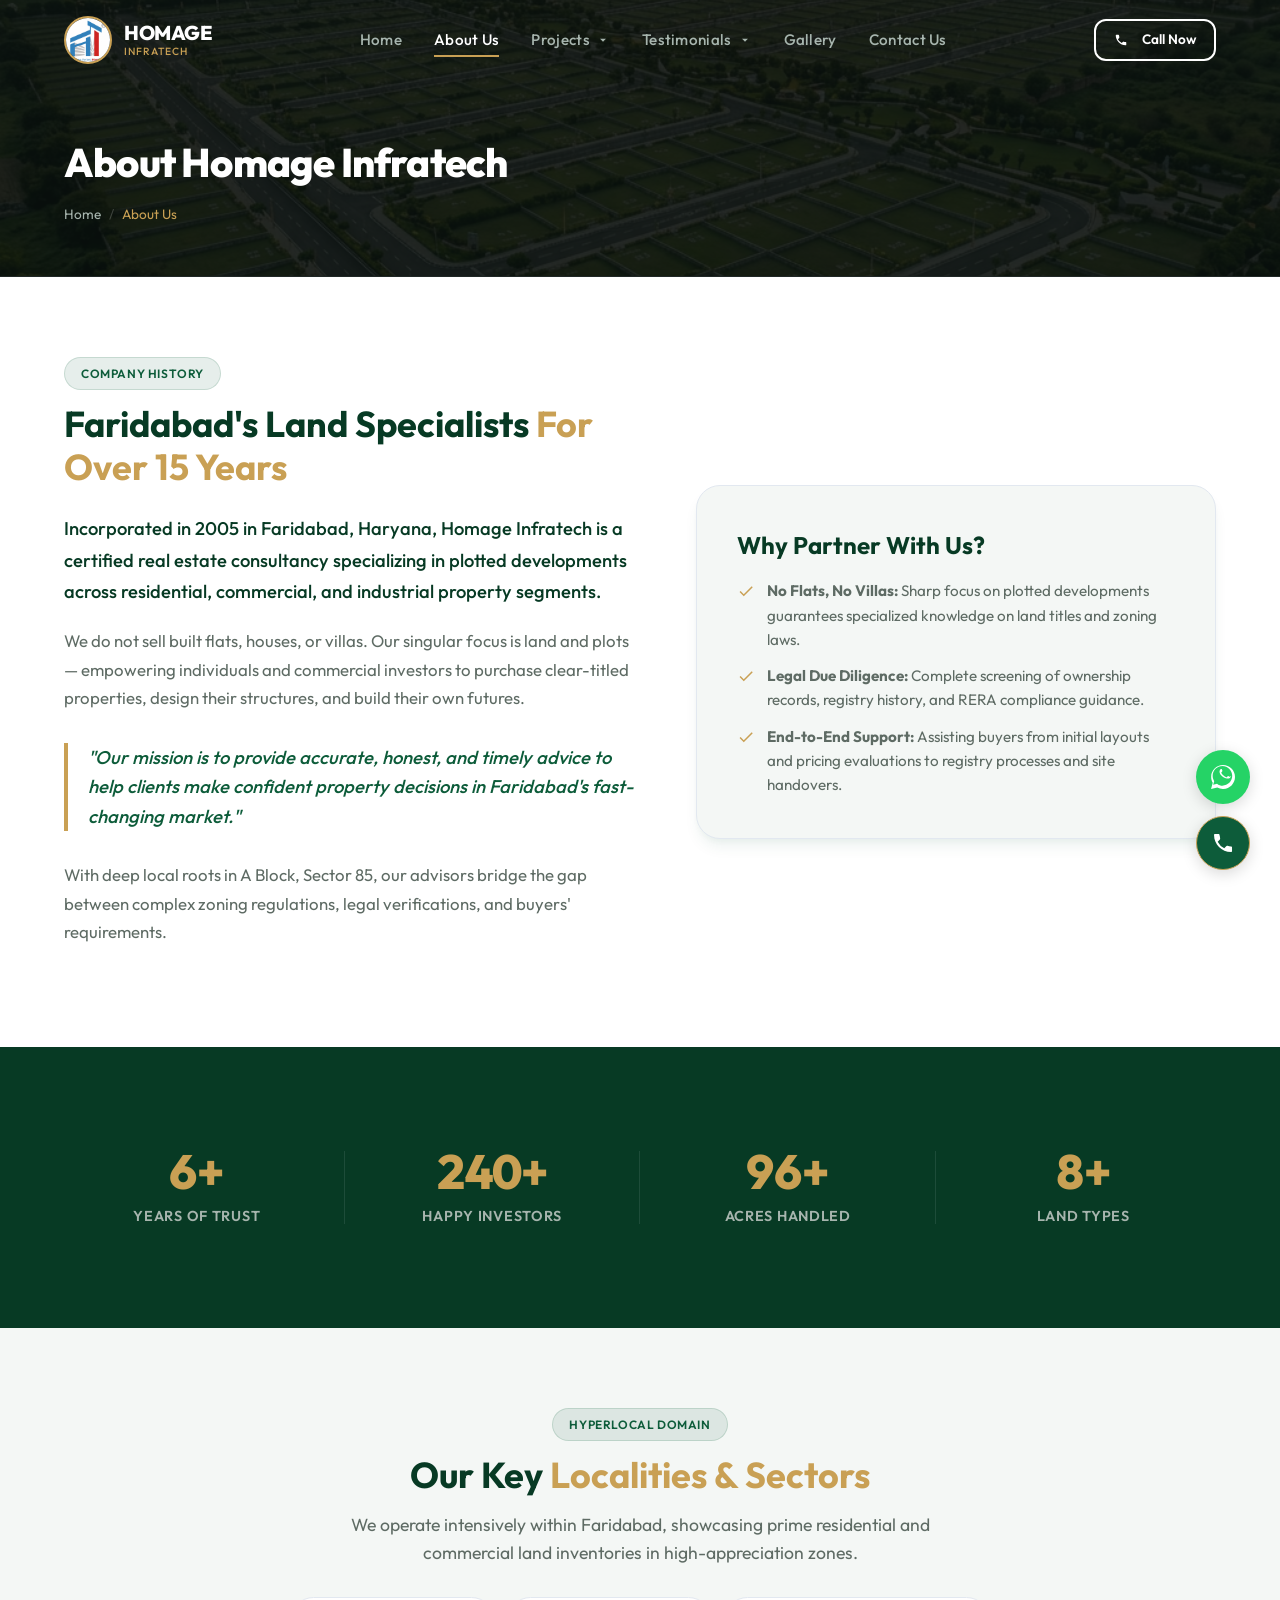
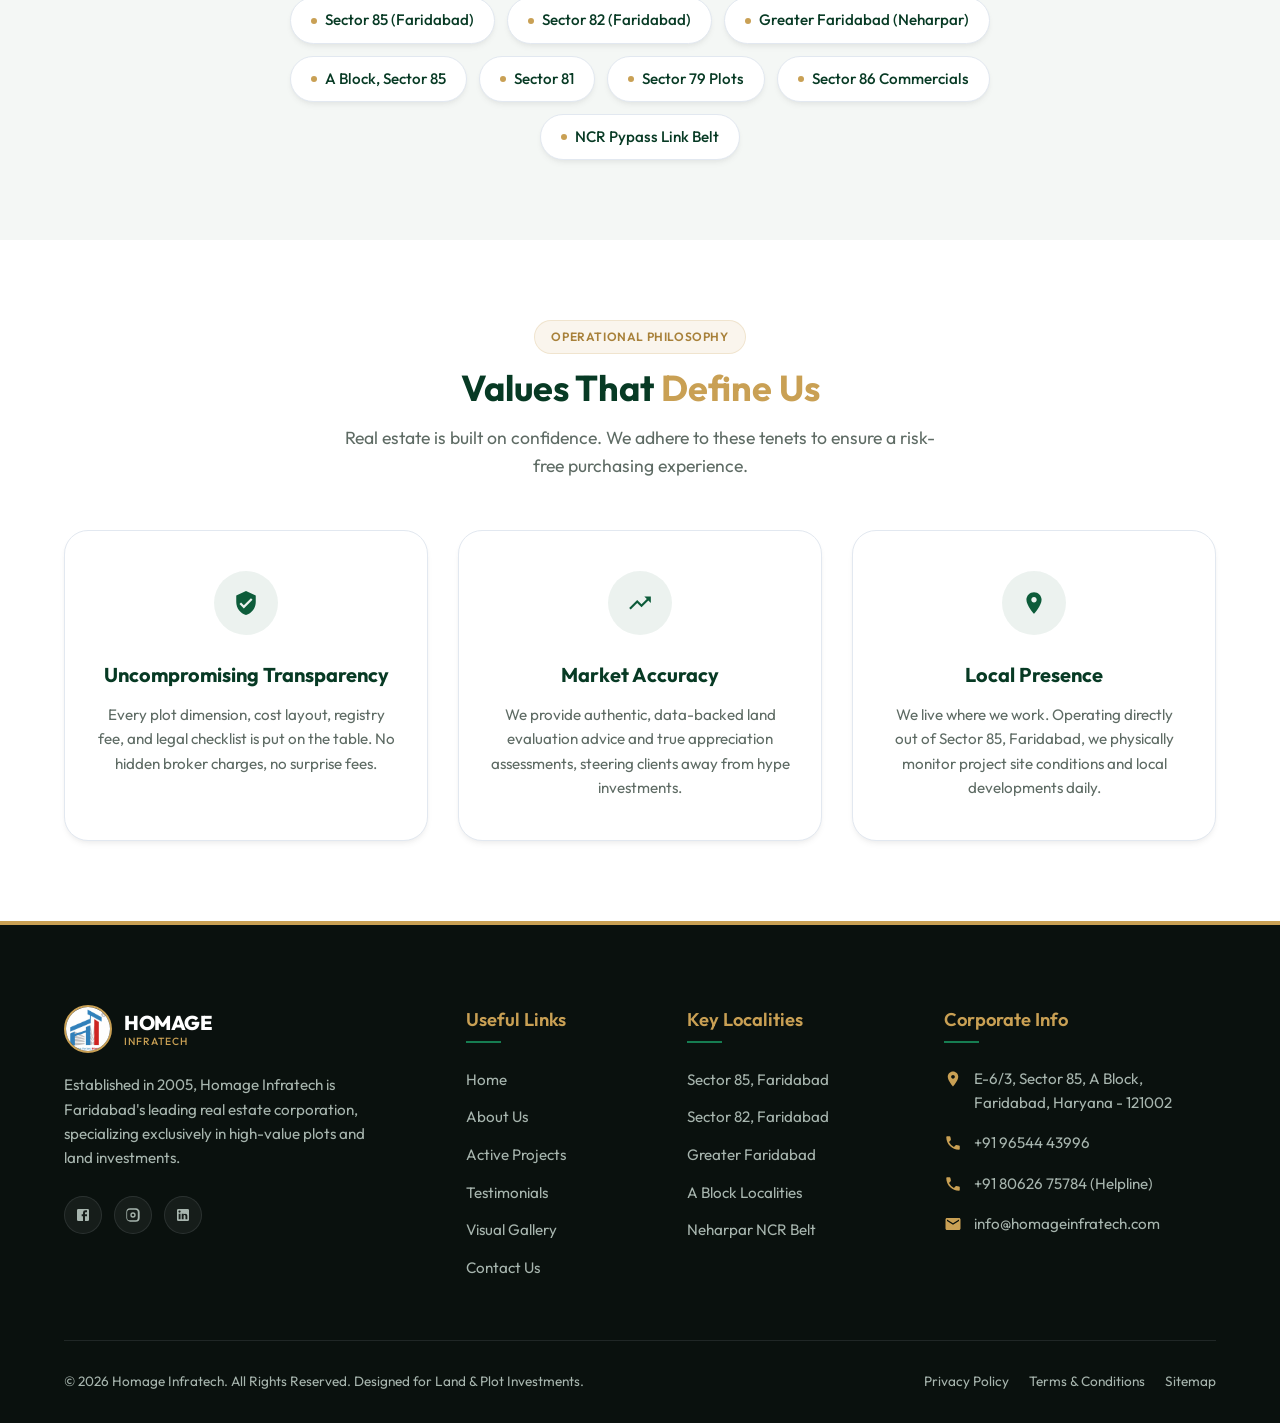
==== commit 3be57cba: "Add testimonials page, submenu & contact updates Add a new Testimonials page and stylesheet, introdu" ====
--- a/about-us/index.html
+++ b/about-us/index.html
@@ -42,7 +42,30 @@
               <svg class="dropdown-arrow" viewBox="0 0 24 24"><path d="M7 10l5 5 5-5z"/></svg>
             </a>
             <ul class="nav-dropdown-menu">
-              <li><a href="../projects/index.html#matrabhumi">MATRABHUMI Plots</a></li>
+              <li class="nav-submenu-wrap">
+                <a class="nav-submenu-title">
+                  Residential
+                  <svg class="submenu-arrow" viewBox="0 0 24 24"><path d="M8.59 16.59L13.17 12 8.59 7.41 10 6l6 6-6 6-1.41-1.41z"/></svg>
+                </a>
+                <ul class="nav-submenu">
+                  <li><a href="../projects/index.html#faridabad">Faridabad</a></li>
+                  <li><a href="../projects/index.html#prithla">Prithla</a></li>
+                  <li><a href="../projects/index.html#palwal">Palwal</a></li>
+                  <li><a href="../projects/index.html#vrindavan">Vrindavan</a></li>
+                  <li><a href="../projects/index.html#ajeetgarh">Ajeetgarh</a></li>
+                  <li><a href="../projects/index.html#garhmukteshwar">Garhmukteshwar</a></li>
+                  <li><a href="../projects/index.html#khatu-shyam">Khatu Shyam</a></li>
+                </ul>
+              </li>
+            </ul>
+          </li>
+          <li class="nav-dropdown-wrap">
+            <a href="../testimonials/index.html" class="nav-link nav-link-dropdown" data-link="testimonials">
+              Testimonials
+              <svg class="dropdown-arrow" viewBox="0 0 24 24"><path d="M7 10l5 5 5-5z"/></svg>
+            </a>
+            <ul class="nav-dropdown-menu">
+              <li><a href="../testimonials/index.html">Client Reviews</a></li>
             </ul>
           </li>
           <li><a href="../gallery/index.html" class="nav-link" data-link="gallery">Gallery</a></li>
@@ -51,7 +74,7 @@
       </nav>
       
       <div class="nav-cta">
-        <a href="tel:+919811099684" class="btn btn-outline-white" style="padding: 8px 18px; font-size: 0.85rem;">
+        <a href="tel:+919654443996" class="btn btn-outline-white" style="padding: 8px 18px; font-size: 0.85rem;">
           <svg style="width: 14px; height: 14px; fill: currentColor; vertical-align: middle; margin-right: 4px;" viewBox="0 0 24 24">
             <path d="M20.01 15.38c-1.23 0-2.42-.2-3.53-.56a.977.977 0 00-1.01.24l-2.2 2.2a15.045 15.045 0 01-6.59-6.59l2.2-2.2c.28-.28.36-.67.25-1.02A11.36 11.36 0 008.5 3.99c0-.55-.45-1-1-1H4.03c-.55 0-1 .45-1 1 0 9.39 7.63 17 17 17 .55 0 1-.45 1-1v-3.59c0-.55-.45-1-1-1z"/>
           </svg>
@@ -239,6 +262,7 @@
             <li><a href="../index.html">Home</a></li>
             <li><a href="index.html">About Us</a></li>
             <li><a href="../projects/index.html">Active Projects</a></li>
+            <li><a href="../testimonials/index.html">Testimonials</a></li>
             <li><a href="../gallery/index.html">Visual Gallery</a></li>
             <li><a href="../contact-us/index.html">Contact Us</a></li>
           </ul>
@@ -264,7 +288,11 @@
             </div>
             <div class="footer-contact-item">
               <svg viewBox="0 0 24 24"><path d="M20.01 15.38c-1.23 0-2.42-.2-3.53-.56a.977.977 0 00-1.01.24l-2.2 2.2a15.045 15.045 0 01-6.59-6.59l2.2-2.2c.28-.28.36-.67.25-1.02A11.36 11.36 0 008.5 3.99c0-.55-.45-1-1-1H4.03c-.55 0-1 .45-1 1 0 9.39 7.63 17 17 17 .55 0 1-.45 1-1v-3.59c0-.55-.45-1-1-1z"/></svg>
-              <a href="tel:+919811099684">+91 98110 99684</a>
+              <a href="tel:+919654443996">+91 96544 43996</a>
+            </div>
+            <div class="footer-contact-item">
+              <svg viewBox="0 0 24 24"><path d="M20.01 15.38c-1.23 0-2.42-.2-3.53-.56a.977.977 0 00-1.01.24l-2.2 2.2a15.045 15.045 0 01-6.59-6.59l2.2-2.2c.28-.28.36-.67.25-1.02A11.36 11.36 0 008.5 3.99c0-.55-.45-1-1-1H4.03c-.55 0-1 .45-1 1 0 9.39 7.63 17 17 17 .55 0 1-.45 1-1v-3.59c0-.55-.45-1-1-1z"/></svg>
+              <a href="tel:+918062675784">+91 80626 75784 (Helpline)</a>
             </div>
             <div class="footer-contact-item">
               <svg viewBox="0 0 24 24"><path d="M20 4H4c-1.1 0-1.99.9-1.99 2L2 18c0 1.1.9 2 2 2h16c1.1 0 2-.9 2-2V6c0-1.1-.9-2-2-2zm0 4l-8 5-8-5V6l8 5 8-5v2z"/></svg>
@@ -287,12 +315,12 @@
 
   <!-- --- PERSISTENT FLOATING ACTIONS --- -->
   <div class="floating-actions">
-    <a href="https://wa.me/919811099684?text=Hi%2C%20I%20am%20interested%20in%20residential%2Fcommercial%20plots%20with%20Homage%20Infratech." class="floating-btn btn-whatsapp" target="_blank" rel="noopener" aria-label="Chat on WhatsApp">
+    <a href="https://wa.me/919210017867?text=Hi%2C%20I%20am%20interested%20in%20residential%2Fcommercial%20plots%20with%20Homage%20Infratech." class="floating-btn btn-whatsapp" target="_blank" rel="noopener" aria-label="Chat on WhatsApp">
       <svg viewBox="0 0 24 24">
         <path d="M.057 24l1.687-6.163c-1.041-1.804-1.588-3.849-1.587-5.946C.06 5.348 5.397.01 12.008.01c3.202.001 6.212 1.246 8.477 3.514 2.266 2.268 3.507 5.28 3.505 8.484-.004 6.657-5.34 11.997-11.953 11.997-2.005-.001-3.973-.502-5.724-1.455L0 24zm6.59-4.846c1.6.95 2.766 1.488 4.793 1.489 5.38 0 9.761-4.384 9.764-9.77.001-2.61-1.015-5.064-2.862-6.914C16.495 2.11 14.043 1.09 11.43 1.09c-5.387 0-9.771 4.386-9.775 9.773-.001 2.072.547 3.537 1.542 5.263l-1.01 3.69 3.86-.967zm12.39-7.234c-.26-.13-1.532-.756-1.77-.84-.237-.085-.41-.13-.58.13-.172.26-.665.84-.814 1.01-.15.17-.297.19-.556.06-2.155-1.085-3.553-1.824-4.966-4.248-.373-.64.373-.593 1.07-1.99.07-.15.035-.28-.018-.386-.052-.105-.41-1-.56-1.37-.15-.36-.3-.31-.41-.315-.1-.005-.23-.005-.36-.005-.13 0-.34.05-.52.25-.18.2-1.02.99-1.02 2.42 0 1.43 1.04 2.81 1.18 3 1.44 1.9 3.2 2.92 5.04 3.5 1.51.48 2.37.38 2.94.3 1.08-.16 1.53-.63 1.77-1.12.24-.49.24-.91.17-1.01-.07-.1-.26-.17-.52-.3z"/>
       </svg>
     </a>
-    <a href="tel:+919811099684" class="floating-btn btn-call" aria-label="Call Property Advisor">
+    <a href="tel:+919654443996" class="floating-btn btn-call" aria-label="Call Property Advisor">
       <svg viewBox="0 0 24 24">
         <path d="M20.01 15.38c-1.23 0-2.42-.2-3.53-.56a.977.977 0 00-1.01.24l-2.2 2.2a15.045 15.045 0 01-6.59-6.59l2.2-2.2c.28-.28.36-.67.25-1.02A11.36 11.36 0 008.5 3.99c0-.55-.45-1-1-1H4.03c-.55 0-1 .45-1 1 0 9.39 7.63 17 17 17 .55 0 1-.45 1-1v-3.59c0-.55-.45-1-1-1z"/>
       </svg>
--- a/assets/css/style.css
+++ b/assets/css/style.css
@@ -379,7 +379,7 @@
   width: 100%;
 }
 
-.nav-dropdown-menu a {
+.nav-dropdown-menu a, .nav-submenu-title {
   display: block;
   padding: 10px 20px;
   color: var(--text-white-muted);
@@ -388,11 +388,61 @@
   white-space: nowrap;
   transition: var(--transition-fast);
   text-align: center;
-}
-
-.nav-dropdown-menu a:hover {
+  cursor: pointer;
+}
+
+.nav-dropdown-menu a:hover, .nav-submenu-title:hover {
   color: var(--text-white);
   background-color: rgba(255, 255, 255, 0.05);
+}
+
+/* --- Multi-Level Submenus (Residential Dropdown) --- */
+.nav-submenu-wrap {
+  position: relative;
+}
+
+.nav-submenu-title {
+  display: flex !important;
+  align-items: center;
+  justify-content: space-between;
+  gap: 8px;
+}
+
+.submenu-arrow {
+  width: 12px;
+  height: 12px;
+  fill: currentColor;
+  transition: var(--transition-fast);
+  margin-left: 6px;
+}
+
+.nav-submenu {
+  position: absolute;
+  top: 0;
+  left: 100%;
+  transform: translateX(10px);
+  background-color: rgba(10, 17, 14, 0.98);
+  backdrop-filter: blur(12px);
+  border: 1px solid var(--border-light);
+  border-radius: var(--border-radius-md);
+  list-style: none;
+  min-width: 160px;
+  padding: 8px 0;
+  opacity: 0;
+  pointer-events: none;
+  transition: var(--transition-fast);
+  box-shadow: var(--shadow-lg);
+  z-index: 1020;
+}
+
+.nav-submenu-wrap:hover .nav-submenu {
+  opacity: 1;
+  transform: translateX(0);
+  pointer-events: auto;
+}
+
+.nav-submenu-wrap:hover .submenu-arrow {
+  transform: rotate(-90deg);
 }
 
 .nav-cta {
@@ -842,9 +892,10 @@
     flex-direction: column;
     align-items: flex-start;
     padding: 40px 30px;
-    gap: 30px;
+    gap: 20px;
     transition: var(--transition-smooth);
     z-index: 1000;
+    overflow-y: auto;
   }
   
   .nav-menu.active {
@@ -855,7 +906,55 @@
     font-size: 1.15rem;
     width: 100%;
     display: block;
-    padding: 10px 0;
+    padding: 8px 0;
+  }
+
+  /* Mobile Dropdowns and Submenus */
+  .nav-dropdown-wrap, .nav-submenu-wrap {
+    width: 100%;
+  }
+
+  .nav-dropdown-menu, .nav-submenu {
+    position: static;
+    transform: none;
+    background-color: rgba(255, 255, 255, 0.03);
+    border: none;
+    box-shadow: none;
+    width: 100%;
+    padding: 5px 0 5px 15px;
+    opacity: 1;
+    pointer-events: auto;
+    display: none;
+    transition: none;
+    backdrop-filter: none;
+  }
+  
+  .nav-dropdown-wrap.active > .nav-dropdown-menu,
+  .nav-submenu-wrap.active > .nav-submenu {
+    display: block;
+  }
+
+  .nav-dropdown-menu a, .nav-submenu a, .nav-submenu-title {
+    text-align: left !important;
+    padding: 8px 10px !important;
+    font-size: 1.05rem !important;
+    width: 100%;
+    display: block;
+    color: var(--text-white-muted);
+  }
+
+  .nav-submenu-title {
+    display: flex !important;
+    align-items: center;
+    justify-content: space-between;
+  }
+
+  .nav-dropdown-wrap.active > .nav-link-dropdown .dropdown-arrow {
+    transform: rotate(180deg);
+  }
+
+  .nav-submenu-wrap.active > .nav-submenu-title .submenu-arrow {
+    transform: rotate(90deg);
   }
   
   .nav-cta {
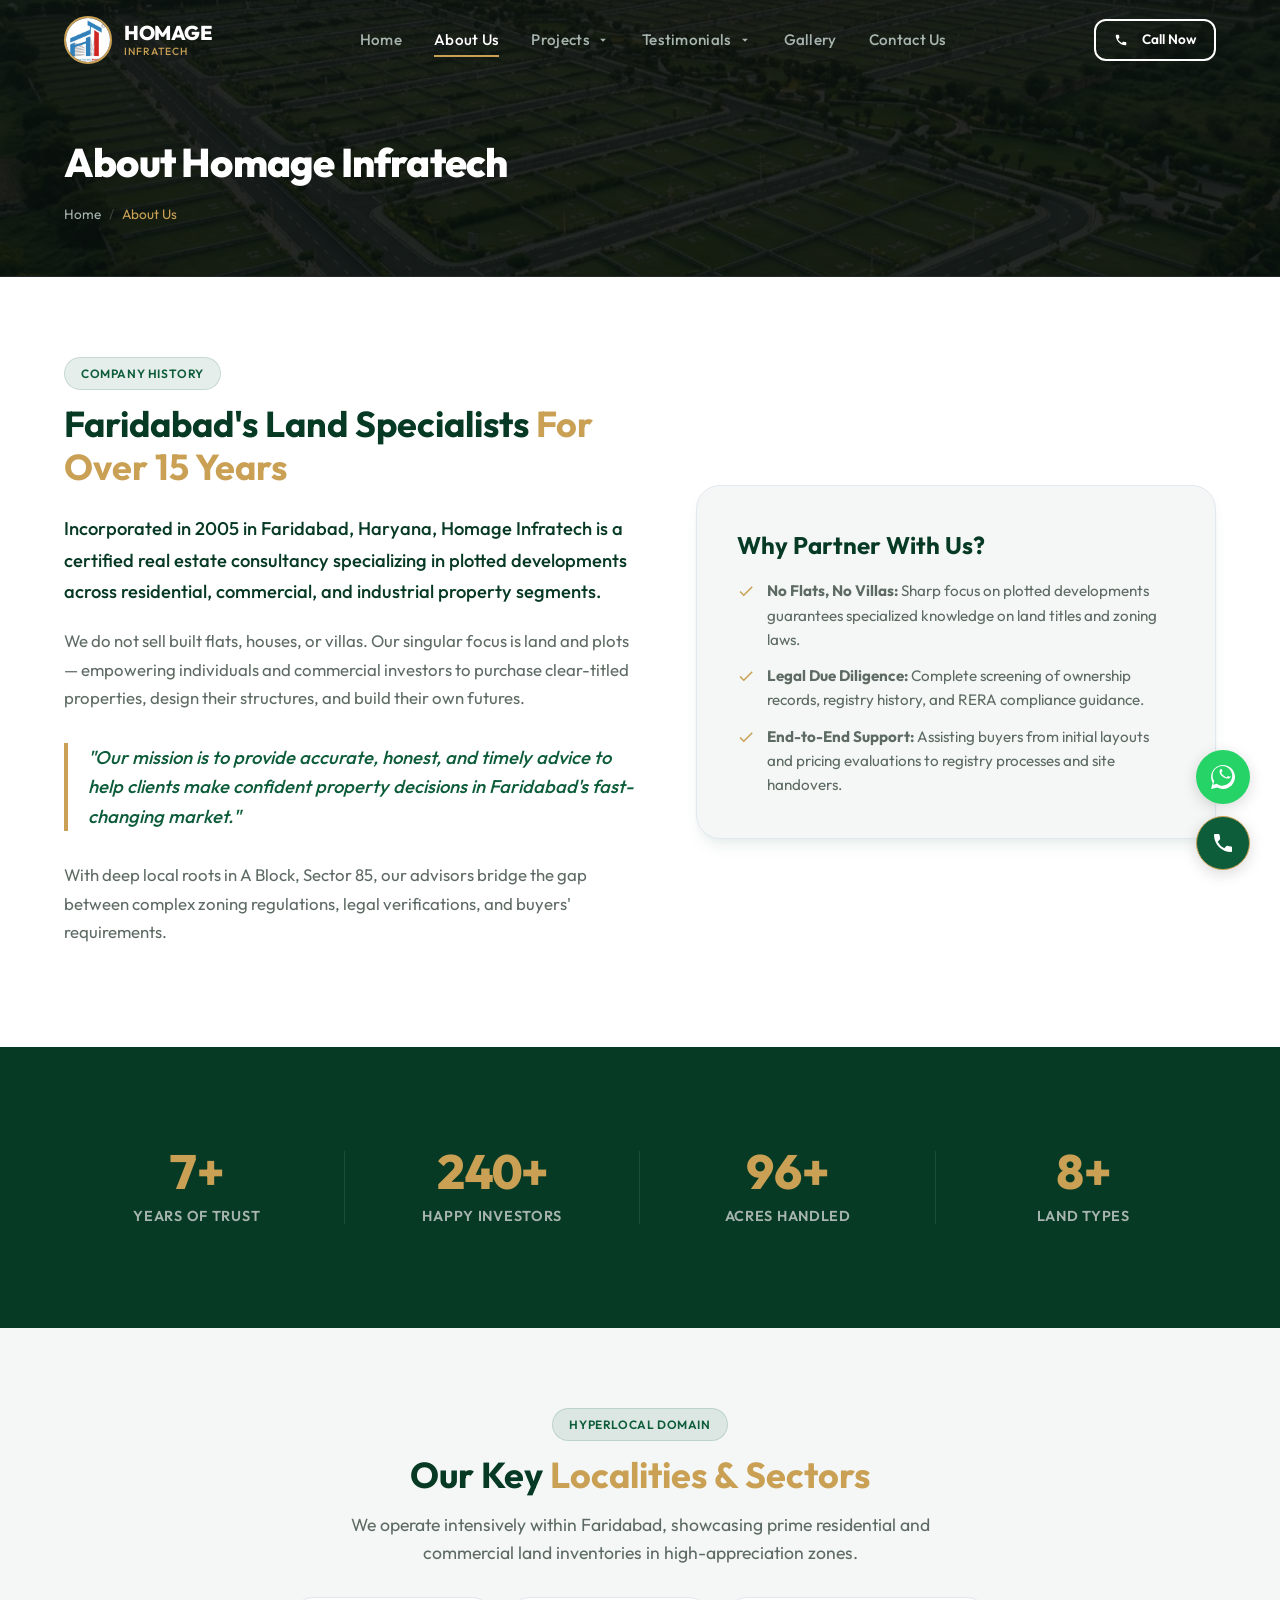
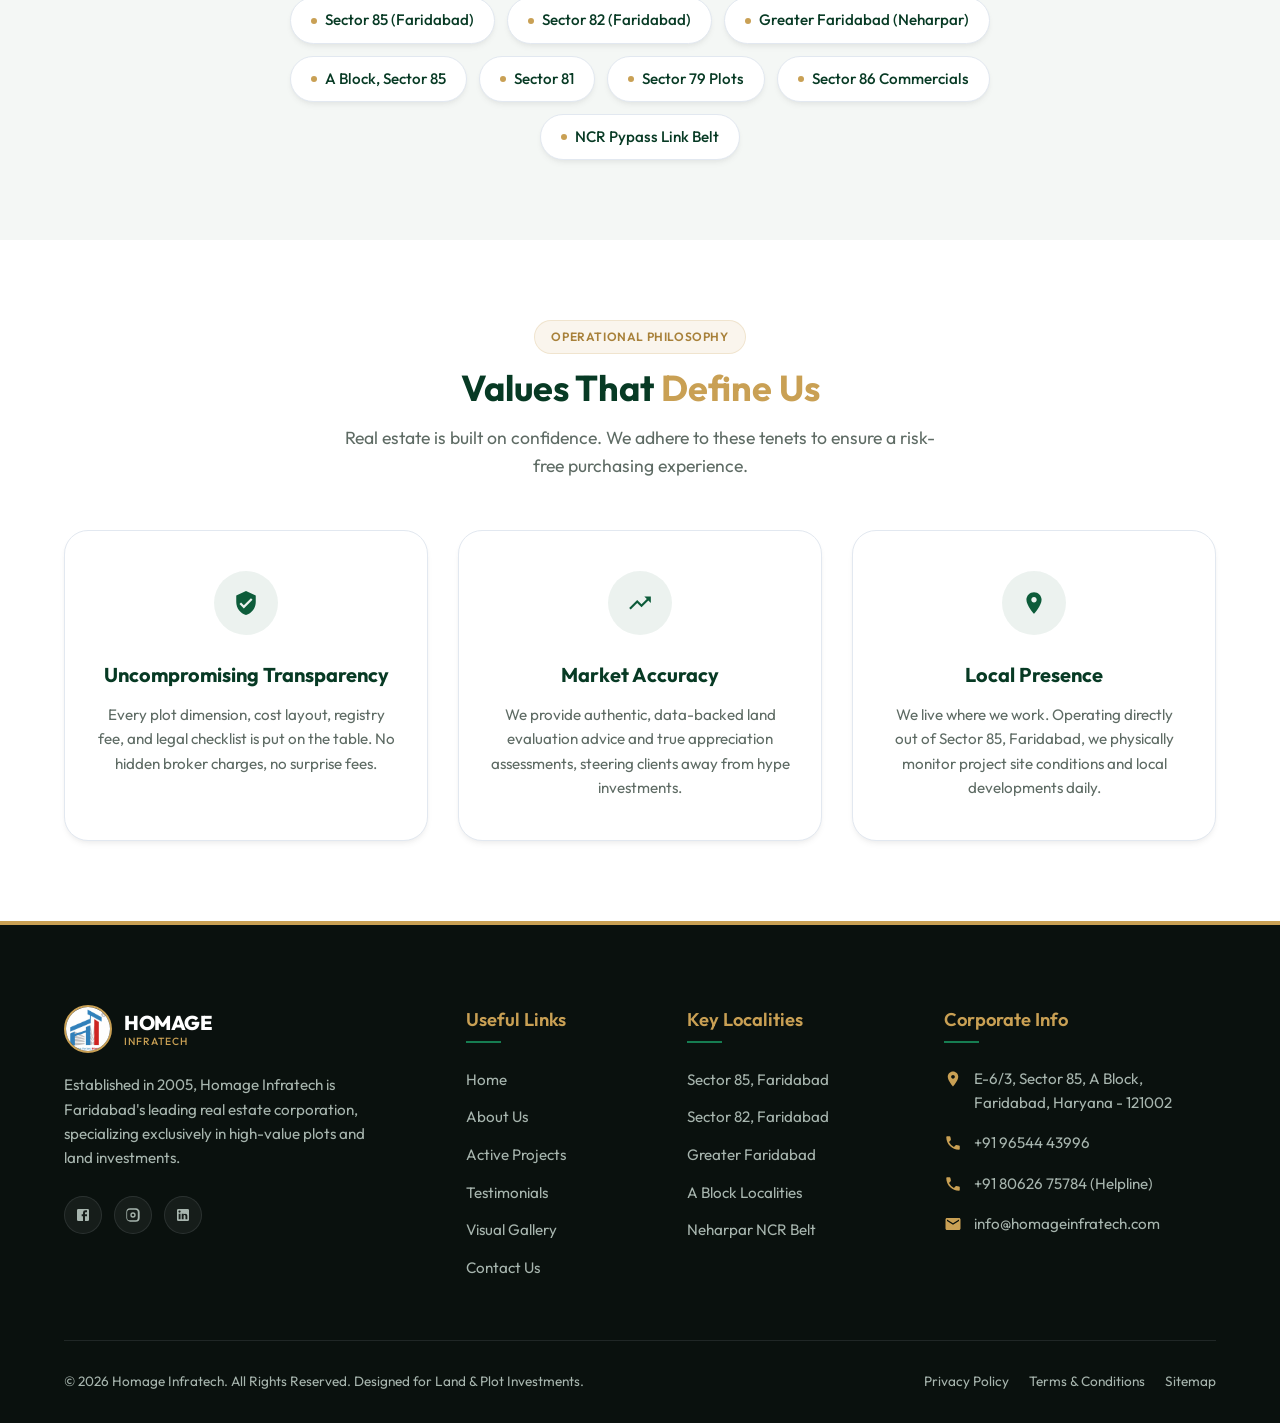
==== commit 09055447: "feat: implement projects, contact, gallery, and site pages with supporting CSS and JS files" ====
--- a/about-us/index.html
+++ b/about-us/index.html
@@ -48,13 +48,50 @@
                   <svg class="submenu-arrow" viewBox="0 0 24 24"><path d="M8.59 16.59L13.17 12 8.59 7.41 10 6l6 6-6 6-1.41-1.41z"/></svg>
                 </a>
                 <ul class="nav-submenu">
+                  <li><a href="../projects/index.html#gurugram">Gurugram</a></li>
+                  <li><a href="../projects/index.html#sohna">Sohna</a></li>
                   <li><a href="../projects/index.html#faridabad">Faridabad</a></li>
                   <li><a href="../projects/index.html#prithla">Prithla</a></li>
                   <li><a href="../projects/index.html#palwal">Palwal</a></li>
                   <li><a href="../projects/index.html#vrindavan">Vrindavan</a></li>
                   <li><a href="../projects/index.html#ajeetgarh">Ajeetgarh</a></li>
+                  <li><a href="../projects/index.html#khatu-shyam">Khatu Shyam</a></li>
                   <li><a href="../projects/index.html#garhmukteshwar">Garhmukteshwar</a></li>
-                  <li><a href="../projects/index.html#khatu-shyam">Khatu Shyam</a></li>
+                  <li><a href="../projects/index.html#dholera">Dholera(GUJ)</a></li>
+                </ul>
+              </li>
+              <li class="nav-submenu-wrap">
+                <a class="nav-submenu-title">
+                  Commercial
+                  <svg class="submenu-arrow" viewBox="0 0 24 24"><path d="M8.59 16.59L13.17 12 8.59 7.41 10 6l6 6-6 6-1.41-1.41z"/></svg>
+                </a>
+                <ul class="nav-submenu">
+                  <li><a href="../projects/index.html#gurugram">Gurugram</a></li>
+                  <li><a href="../projects/index.html#faridabad">Faridabad</a></li>
+                  <li><a href="../projects/index.html#vrindavan">Vrindavan</a></li>
+                  <li><a href="../projects/index.html#garhmukteshwar">Garhmukteshwar</a></li>
+                </ul>
+              </li>
+              <li class="nav-submenu-wrap">
+                <a class="nav-submenu-title">
+                  Industrial
+                  <svg class="submenu-arrow" viewBox="0 0 24 24"><path d="M8.59 16.59L13.17 12 8.59 7.41 10 6l6 6-6 6-1.41-1.41z"/></svg>
+                </a>
+                <ul class="nav-submenu">
+                  <li><a href="../projects/index.html#prithla">Prithla</a></li>
+                  <li><a href="../projects/index.html#palwal">Palwal</a></li>
+                  <li><a href="../projects/index.html#faridabad">Faridabad</a></li>
+                </ul>
+              </li>
+              <li class="nav-submenu-wrap">
+                <a class="nav-submenu-title">
+                  Agricultural
+                  <svg class="submenu-arrow" viewBox="0 0 24 24"><path d="M8.59 16.59L13.17 12 8.59 7.41 10 6l6 6-6 6-1.41-1.41z"/></svg>
+                </a>
+                <ul class="nav-submenu">
+                  <li><a href="../projects/index.html#vrindavan">Vrindavan</a></li>
+                  <li><a href="../projects/index.html#garhmukteshwar">Garhmukteshwar</a></li>
+                  <li><a href="../projects/index.html#palwal">Palwal</a></li>
                 </ul>
               </li>
             </ul>
--- a/assets/css/style.css
+++ b/assets/css/style.css
@@ -1005,3 +1005,17 @@
     gap: 10px;
   }
 }
+
+/* Form Validation Styling */
+.form-control.error {
+  border-color: #ef4444 !important;
+  box-shadow: 0 0 0 3px rgba(239, 68, 68, 0.1) !important;
+}
+
+.error-message {
+  color: #ef4444;
+  font-size: 0.75rem;
+  font-weight: 500;
+  display: block;
+  margin-top: 6px;
+}
